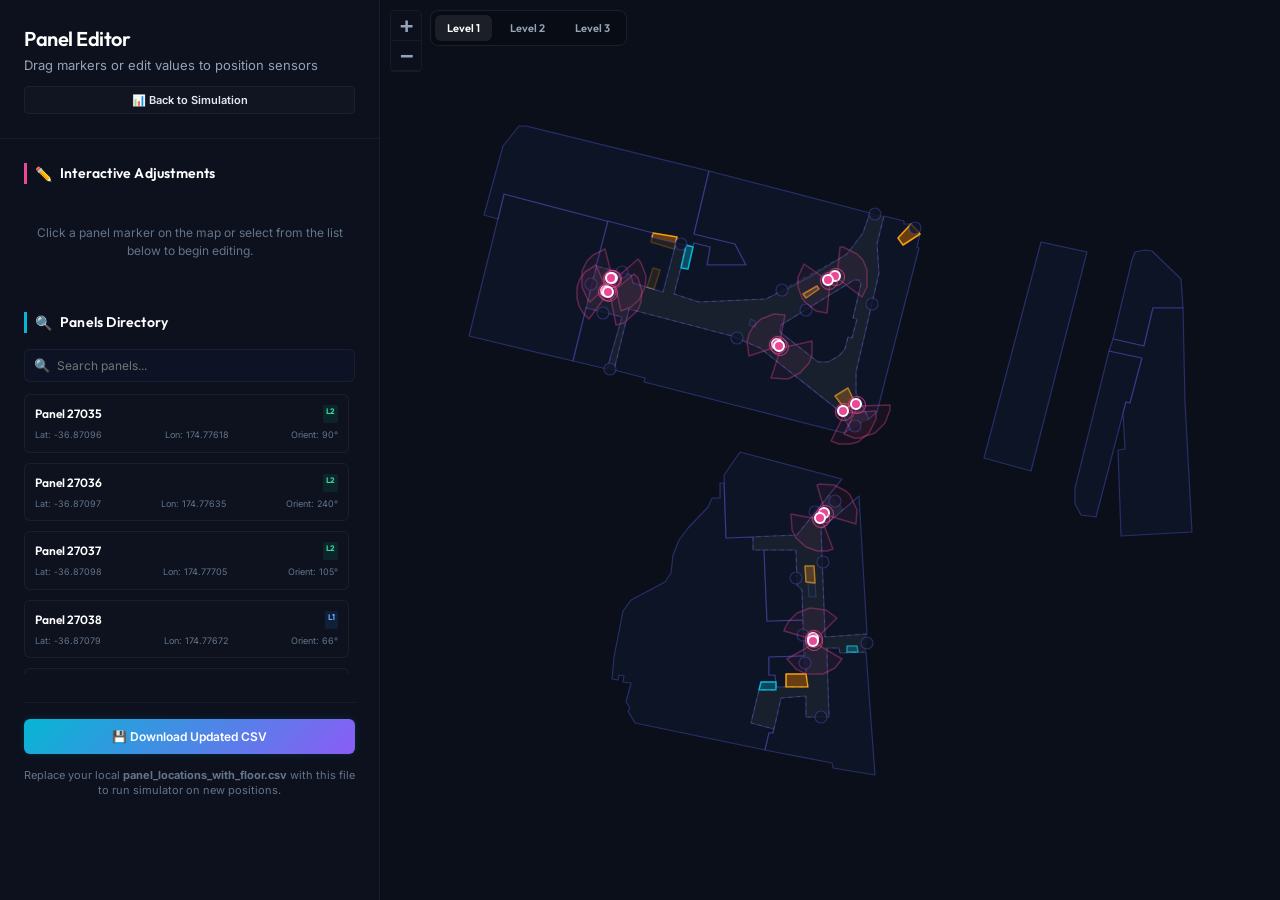
==== panel_editor.html @ 01a95165 "Changed the default weightage of stores. Added panel modification module." ====
<!DOCTYPE html>
<html lang="en">
<head>
    <meta charset="UTF-8">
    <meta name="viewport" content="width=device-width, initial-scale=1.0">
    <title>Westfield Newmarket Panel Editor</title>
    <!-- Leaflet CSS -->
    <link rel="stylesheet" href="leaflet.css" />
    <!-- Google Fonts: Inter & Outfit -->
    <link rel="preconnect" href="https://fonts.googleapis.com">
    <link rel="preconnect" href="https://fonts.gstatic.com" crossorigin>
    <link href="https://fonts.googleapis.com/css2?family=Inter:wght@300;400;500;600;700&family=Outfit:wght@400;500;600;700&family=JetBrains+Mono:wght@400;500&display=swap" rel="stylesheet">
    <!-- Custom CSS -->
    <link rel="stylesheet" href="style.css" />
</head>
<body>
    <div class="app-container">
        <!-- Sidebar controls -->
        <aside class="sidebar">
            <div class="sidebar-header">
                <h1>Panel Editor</h1>
                <p class="subtitle">Drag markers or edit values to position sensors</p>
                <div class="nav-links" style="margin-top: 10px; display: flex; gap: 8px;">
                    <a href="index.html" class="btn btn-sm btn-secondary" style="text-decoration: none; display: inline-block; width: 100%;">📊 Back to Simulation</a>
                </div>
            </div>

            <div class="sidebar-content">
                <!-- Editor Fields for currently selected panel -->
                <div class="section" id="editor-selection-section">
                    <div class="section-header" style="border-left-color: var(--color-pink);">
                        <span class="icon">✏️</span>
                        <h2>Interactive Adjustments</h2>
                    </div>

                    <div id="editor-no-selection" style="color: #64748b; font-size: 12px; text-align: center; padding: 1.5rem 0;">
                        Click a panel marker on the map or select from the list below to begin editing.
                    </div>

                    <div id="editor-form" style="display: none;">
                        <div class="editor-field">
                            <label>Selected Panel Name</label>
                            <input type="text" id="edit-panel-name" disabled style="opacity: 0.5;" />
                        </div>
                        
                        <div class="editor-field">
                            <label>Floor Level</label>
                            <select id="edit-panel-floor">
                                <option value="1">Level 1</option>
                                <option value="2">Level 2</option>
                                <option value="3">Level 3</option>
                            </select>
                        </div>

                        <div class="editor-field">
                            <label>
                                <span>Orientation (0 - 360°)</span>
                                <span class="control-val" id="val-edit-orientation" style="color: var(--color-pink); background: rgba(236, 72, 153, 0.08);">0°</span>
                            </label>
                            <input type="range" id="edit-panel-orientation" min="0" max="360" value="0" />
                        </div>

                        <div class="editor-field">
                            <label>Latitude</label>
                            <input type="number" id="edit-panel-lat" step="0.000001" />
                        </div>

                        <div class="editor-field">
                            <label>Longitude</label>
                            <input type="number" id="edit-panel-lon" step="0.000001" />
                        </div>
                    </div>
                </div>

                <!-- Panels List for Selection -->
                <div class="section">
                    <div class="section-header">
                        <span class="icon">🔍</span>
                        <h2>Panels Directory</h2>
                    </div>
                    <div class="search-wrapper" style="margin-bottom: 12px; min-width: 100%;">
                        <span class="search-icon">🔍</span>
                        <input type="text" id="editor-search" placeholder="Search panels..." style="width: 100%;" />
                    </div>
                    <div class="panels-grid-container" id="editor-panels-grid" style="max-height: 280px;">
                        <div class="loading-placeholder">
                            <div class="spinner"></div>
                            <p>Loading panels...</p>
                        </div>
                    </div>
                </div>

                <!-- Export/Download action -->
                <div class="sidebar-actions" style="margin-top: 1.50rem; border-top: 1px solid var(--border-color); padding-top: 1rem;">
                    <button id="btn-download-csv" class="btn btn-primary btn-glow" style="width: 100%;">💾 Download Updated CSV</button>
                    <p class="help-text" style="text-align: center; margin-top: 6px;">
                        Replace your local <b>panel_locations_with_floor.csv</b> with this file to run simulator on new positions.
                    </p>
                </div>
            </div>
        </aside>

        <!-- Map container -->
        <main class="main-content" style="padding: 0; position: relative;">
            <div id="map" style="border-radius: 0; width: 100%; height: 100%;"></div>
            
            <!-- Floor switcher overlay inside the map container -->
            <div class="floor-selector" style="top: 10px; left: 50px;">
                <button class="floor-btn active" data-floor="1">Level 1</button>
                <button class="floor-btn" data-floor="2">Level 2</button>
                <button class="floor-btn" data-floor="3">Level 3</button>
            </div>
        </main>
    </div>

    <!-- Leaflet JS -->
    <script src="leaflet.js"></script>
    <!-- Editor Logic script -->
    <script src="panel_editor.js"></script>
</body>
</html>
---- leaflet.css ----
/* required styles */

.leaflet-pane,
.leaflet-tile,
.leaflet-marker-icon,
.leaflet-marker-shadow,
.leaflet-tile-container,
.leaflet-pane > svg,
.leaflet-pane > canvas,
.leaflet-zoom-box,
.leaflet-image-layer,
.leaflet-layer {
	position: absolute;
	left: 0;
	top: 0;
	}
.leaflet-container {
	overflow: hidden;
	}
.leaflet-tile,
.leaflet-marker-icon,
.leaflet-marker-shadow {
	-webkit-user-select: none;
	   -moz-user-select: none;
	        user-select: none;
	  -webkit-user-drag: none;
	}
/* Prevents IE11 from highlighting tiles in blue */
.leaflet-tile::selection {
	background: transparent;
}
/* Safari renders non-retina tile on retina better with this, but Chrome is worse */
.leaflet-safari .leaflet-tile {
	image-rendering: -webkit-optimize-contrast;
	}
/* hack that prevents hw layers "stretching" when loading new tiles */
.leaflet-safari .leaflet-tile-container {
	width: 1600px;
	height: 1600px;
	-webkit-transform-origin: 0 0;
	}
.leaflet-marker-icon,
.leaflet-marker-shadow {
	display: block;
	}
/* .leaflet-container svg: reset svg max-width decleration shipped in Joomla! (joomla.org) 3.x */
/* .leaflet-container img: map is broken in FF if you have max-width: 100% on tiles */
.leaflet-container .leaflet-overlay-pane svg {
	max-width: none !important;
	max-height: none !important;
	}
.leaflet-container .leaflet-marker-pane img,
.leaflet-container .leaflet-shadow-pane img,
.leaflet-container .leaflet-tile-pane img,
.leaflet-container img.leaflet-image-layer,
.leaflet-container .leaflet-tile {
	max-width: none !important;
	max-height: none !important;
	width: auto;
	padding: 0;
	}

.leaflet-container img.leaflet-tile {
	/* See: https://bugs.chromium.org/p/chromium/issues/detail?id=600120 */
	mix-blend-mode: plus-lighter;
}

.leaflet-container.leaflet-touch-zoom {
	-ms-touch-action: pan-x pan-y;
	touch-action: pan-x pan-y;
	}
.leaflet-container.leaflet-touch-drag {
	-ms-touch-action: pinch-zoom;
	/* Fallback for FF which doesn't support pinch-zoom */
	touch-action: none;
	touch-action: pinch-zoom;
}
.leaflet-container.leaflet-touch-drag.leaflet-touch-zoom {
	-ms-touch-action: none;
	touch-action: none;
}
.leaflet-container {
	-webkit-tap-highlight-color: transparent;
}
.leaflet-container a {
	-webkit-tap-highlight-color: rgba(51, 181, 229, 0.4);
}
.leaflet-tile {
	filter: inherit;
	visibility: hidden;
	}
.leaflet-tile-loaded {
	visibility: inherit;
	}
.leaflet-zoom-box {
	width: 0;
	height: 0;
	-moz-box-sizing: border-box;
	     box-sizing: border-box;
	z-index: 800;
	}
/* workaround for https://bugzilla.mozilla.org/show_bug.cgi?id=888319 */
.leaflet-overlay-pane svg {
	-moz-user-select: none;
	}

.leaflet-pane         { z-index: 400; }

.leaflet-tile-pane    { z-index: 200; }
.leaflet-overlay-pane { z-index: 400; }
.leaflet-shadow-pane  { z-index: 500; }
.leaflet-marker-pane  { z-index: 600; }
.leaflet-tooltip-pane   { z-index: 650; }
.leaflet-popup-pane   { z-index: 700; }

.leaflet-map-pane canvas { z-index: 100; }
.leaflet-map-pane svg    { z-index: 200; }

.leaflet-vml-shape {
	width: 1px;
	height: 1px;
	}
.lvml {
	behavior: url(#default#VML);
	display: inline-block;
	position: absolute;
	}


/* control positioning */

.leaflet-control {
	position: relative;
	z-index: 800;
	pointer-events: visiblePainted; /* IE 9-10 doesn't have auto */
	pointer-events: auto;
	}
.leaflet-top,
.leaflet-bottom {
	position: absolute;
	z-index: 1000;
	pointer-events: none;
	}
.leaflet-top {
	top: 0;
	}
.leaflet-right {
	right: 0;
	}
.leaflet-bottom {
	bottom: 0;
	}
.leaflet-left {
	left: 0;
	}
.leaflet-control {
	float: left;
	clear: both;
	}
.leaflet-right .leaflet-control {
	float: right;
	}
.leaflet-top .leaflet-control {
	margin-top: 10px;
	}
.leaflet-bottom .leaflet-control {
	margin-bottom: 10px;
	}
.leaflet-left .leaflet-control {
	margin-left: 10px;
	}
.leaflet-right .leaflet-control {
	margin-right: 10px;
	}


/* zoom and fade animations */

.leaflet-fade-anim .leaflet-popup {
	opacity: 0;
	-webkit-transition: opacity 0.2s linear;
	   -moz-transition: opacity 0.2s linear;
	        transition: opacity 0.2s linear;
	}
.leaflet-fade-anim .leaflet-map-pane .leaflet-popup {
	opacity: 1;
	}
.leaflet-zoom-animated {
	-webkit-transform-origin: 0 0;
	    -ms-transform-origin: 0 0;
	        transform-origin: 0 0;
	}
svg.leaflet-zoom-animated {
	will-change: transform;
}

.leaflet-zoom-anim .leaflet-zoom-animated {
	-webkit-transition: -webkit-transform 0.25s cubic-bezier(0,0,0.25,1);
	   -moz-transition:    -moz-transform 0.25s cubic-bezier(0,0,0.25,1);
	        transition:         transform 0.25s cubic-bezier(0,0,0.25,1);
	}
.leaflet-zoom-anim .leaflet-tile,
.leaflet-pan-anim .leaflet-tile {
	-webkit-transition: none;
	   -moz-transition: none;
	        transition: none;
	}

.leaflet-zoom-anim .leaflet-zoom-hide {
	visibility: hidden;
	}


/* cursors */

.leaflet-interactive {
	cursor: pointer;
	}
.leaflet-grab {
	cursor: -webkit-grab;
	cursor:    -moz-grab;
	cursor:         grab;
	}
.leaflet-crosshair,
.leaflet-crosshair .leaflet-interactive {
	cursor: crosshair;
	}
.leaflet-popup-pane,
.leaflet-control {
	cursor: auto;
	}
.leaflet-dragging .leaflet-grab,
.leaflet-dragging .leaflet-grab .leaflet-interactive,
.leaflet-dragging .leaflet-marker-draggable {
	cursor: move;
	cursor: -webkit-grabbing;
	cursor:    -moz-grabbing;
	cursor:         grabbing;
	}

/* marker & overlays interactivity */
.leaflet-marker-icon,
.leaflet-marker-shadow,
.leaflet-image-layer,
.leaflet-pane > svg path,
.leaflet-tile-container {
	pointer-events: none;
	}

.leaflet-marker-icon.leaflet-interactive,
.leaflet-image-layer.leaflet-interactive,
.leaflet-pane > svg path.leaflet-interactive,
svg.leaflet-image-layer.leaflet-interactive path {
	pointer-events: visiblePainted; /* IE 9-10 doesn't have auto */
	pointer-events: auto;
	}

/* visual tweaks */

.leaflet-container {
	background: #ddd;
	outline-offset: 1px;
	}
.leaflet-container a {
	color: #0078A8;
	}
.leaflet-zoom-box {
	border: 2px dotted #38f;
	background: rgba(255,255,255,0.5);
	}


/* general typography */
.leaflet-container {
	font-family: "Helvetica Neue", Arial, Helvetica, sans-serif;
	font-size: 12px;
	font-size: 0.75rem;
	line-height: 1.5;
	}


/* general toolbar styles */

.leaflet-bar {
	box-shadow: 0 1px 5px rgba(0,0,0,0.65);
	border-radius: 4px;
	}
.leaflet-bar a {
	background-color: #fff;
	border-bottom: 1px solid #ccc;
	width: 26px;
	height: 26px;
	line-height: 26px;
	display: block;
	text-align: center;
	text-decoration: none;
	color: black;
	}
.leaflet-bar a,
.leaflet-control-layers-toggle {
	background-position: 50% 50%;
	background-repeat: no-repeat;
	display: block;
	}
.leaflet-bar a:hover,
.leaflet-bar a:focus {
	background-color: #f4f4f4;
	}
.leaflet-bar a:first-child {
	border-top-left-radius: 4px;
	border-top-right-radius: 4px;
	}
.leaflet-bar a:last-child {
	border-bottom-left-radius: 4px;
	border-bottom-right-radius: 4px;
	border-bottom: none;
	}
.leaflet-bar a.leaflet-disabled {
	cursor: default;
	background-color: #f4f4f4;
	color: #bbb;
	}

.leaflet-touch .leaflet-bar a {
	width: 30px;
	height: 30px;
	line-height: 30px;
	}
.leaflet-touch .leaflet-bar a:first-child {
	border-top-left-radius: 2px;
	border-top-right-radius: 2px;
	}
.leaflet-touch .leaflet-bar a:last-child {
	border-bottom-left-radius: 2px;
	border-bottom-right-radius: 2px;
	}

/* zoom control */

.leaflet-control-zoom-in,
.leaflet-control-zoom-out {
	font: bold 18px 'Lucida Console', Monaco, monospace;
	text-indent: 1px;
	}

.leaflet-touch .leaflet-control-zoom-in, .leaflet-touch .leaflet-control-zoom-out  {
	font-size: 22px;
	}


/* layers control */

.leaflet-control-layers {
	box-shadow: 0 1px 5px rgba(0,0,0,0.4);
	background: #fff;
	border-radius: 5px;
	}
.leaflet-control-layers-toggle {
	background-image: url(images/layers.png);
	width: 36px;
	height: 36px;
	}
.leaflet-retina .leaflet-control-layers-toggle {
	background-image: url(images/layers-2x.png);
	background-size: 26px 26px;
	}
.leaflet-touch .leaflet-control-layers-toggle {
	width: 44px;
	height: 44px;
	}
.leaflet-control-layers .leaflet-control-layers-list,
.leaflet-control-layers-expanded .leaflet-control-layers-toggle {
	display: none;
	}
.leaflet-control-layers-expanded .leaflet-control-layers-list {
	display: block;
	position: relative;
	}
.leaflet-control-layers-expanded {
	padding: 6px 10px 6px 6px;
	color: #333;
	background: #fff;
	}
.leaflet-control-layers-scrollbar {
	overflow-y: scroll;
	overflow-x: hidden;
	padding-right: 5px;
	}
.leaflet-control-layers-selector {
	margin-top: 2px;
	position: relative;
	top: 1px;
	}
.leaflet-control-layers label {
	display: block;
	font-size: 13px;
	font-size: 1.08333em;
	}
.leaflet-control-layers-separator {
	height: 0;
	border-top: 1px solid #ddd;
	margin: 5px -10px 5px -6px;
	}

/* Default icon URLs */
.leaflet-default-icon-path { /* used only in path-guessing heuristic, see L.Icon.Default */
	background-image: url(images/marker-icon.png);
	}


/* attribution and scale controls */

.leaflet-container .leaflet-control-attribution {
	background: #fff;
	background: rgba(255, 255, 255, 0.8);
	margin: 0;
	}
.leaflet-control-attribution,
.leaflet-control-scale-line {
	padding: 0 5px;
	color: #333;
	line-height: 1.4;
	}
.leaflet-control-attribution a {
	text-decoration: none;
	}
.leaflet-control-attribution a:hover,
.leaflet-control-attribution a:focus {
	text-decoration: underline;
	}
.leaflet-attribution-flag {
	display: inline !important;
	vertical-align: baseline !important;
	width: 1em;
	height: 0.6669em;
	}
.leaflet-left .leaflet-control-scale {
	margin-left: 5px;
	}
.leaflet-bottom .leaflet-control-scale {
	margin-bottom: 5px;
	}
.leaflet-control-scale-line {
	border: 2px solid #777;
	border-top: none;
	line-height: 1.1;
	padding: 2px 5px 1px;
	white-space: nowrap;
	-moz-box-sizing: border-box;
	     box-sizing: border-box;
	background: rgba(255, 255, 255, 0.8);
	text-shadow: 1px 1px #fff;
	}
.leaflet-control-scale-line:not(:first-child) {
	border-top: 2px solid #777;
	border-bottom: none;
	margin-top: -2px;
	}
.leaflet-control-scale-line:not(:first-child):not(:last-child) {
	border-bottom: 2px solid #777;
	}

.leaflet-touch .leaflet-control-attribution,
.leaflet-touch .leaflet-control-layers,
.leaflet-touch .leaflet-bar {
	box-shadow: none;
	}
.leaflet-touch .leaflet-control-layers,
.leaflet-touch .leaflet-bar {
	border: 2px solid rgba(0,0,0,0.2);
	background-clip: padding-box;
	}


/* popup */

.leaflet-popup {
	position: absolute;
	text-align: center;
	margin-bottom: 20px;
	}
.leaflet-popup-content-wrapper {
	padding: 1px;
	text-align: left;
	border-radius: 12px;
	}
.leaflet-popup-content {
	margin: 13px 24px 13px 20px;
	line-height: 1.3;
	font-size: 13px;
	font-size: 1.08333em;
	min-height: 1px;
	}
.leaflet-popup-content p {
	margin: 17px 0;
	margin: 1.3em 0;
	}
.leaflet-popup-tip-container {
	width: 40px;
	height: 20px;
	position: absolute;
	left: 50%;
	margin-top: -1px;
	margin-left: -20px;
	overflow: hidden;
	pointer-events: none;
	}
.leaflet-popup-tip {
	width: 17px;
	height: 17px;
	padding: 1px;

	margin: -10px auto 0;
	pointer-events: auto;

	-webkit-transform: rotate(45deg);
	   -moz-transform: rotate(45deg);
	    -ms-transform: rotate(45deg);
	        transform: rotate(45deg);
	}
.leaflet-popup-content-wrapper,
.leaflet-popup-tip {
	background: white;
	color: #333;
	box-shadow: 0 3px 14px rgba(0,0,0,0.4);
	}
.leaflet-container a.leaflet-popup-close-button {
	position: absolute;
	top: 0;
	right: 0;
	border: none;
	text-align: center;
	width: 24px;
	height: 24px;
	font: 16px/24px Tahoma, Verdana, sans-serif;
	color: #757575;
	text-decoration: none;
	background: transparent;
	}
.leaflet-container a.leaflet-popup-close-button:hover,
.leaflet-container a.leaflet-popup-close-button:focus {
	color: #585858;
	}
.leaflet-popup-scrolled {
	overflow: auto;
	}

.leaflet-oldie .leaflet-popup-content-wrapper {
	-ms-zoom: 1;
	}
.leaflet-oldie .leaflet-popup-tip {
	width: 24px;
	margin: 0 auto;

	-ms-filter: "progid:DXImageTransform.Microsoft.Matrix(M11=0.70710678, M12=0.70710678, M21=-0.70710678, M22=0.70710678)";
	filter: progid:DXImageTransform.Microsoft.Matrix(M11=0.70710678, M12=0.70710678, M21=-0.70710678, M22=0.70710678);
	}

.leaflet-oldie .leaflet-control-zoom,
.leaflet-oldie .leaflet-control-layers,
.leaflet-oldie .leaflet-popup-content-wrapper,
.leaflet-oldie .leaflet-popup-tip {
	border: 1px solid #999;
	}


/* div icon */

.leaflet-div-icon {
	background: #fff;
	border: 1px solid #666;
	}


/* Tooltip */
/* Base styles for the element that has a tooltip */
.leaflet-tooltip {
	position: absolute;
	padding: 6px;
	background-color: #fff;
	border: 1px solid #fff;
	border-radius: 3px;
	color: #222;
	white-space: nowrap;
	-webkit-user-select: none;
	-moz-user-select: none;
	-ms-user-select: none;
	user-select: none;
	pointer-events: none;
	box-shadow: 0 1px 3px rgba(0,0,0,0.4);
	}
.leaflet-tooltip.leaflet-interactive {
	cursor: pointer;
	pointer-events: auto;
	}
.leaflet-tooltip-top:before,
.leaflet-tooltip-bottom:before,
.leaflet-tooltip-left:before,
.leaflet-tooltip-right:before {
	position: absolute;
	pointer-events: none;
	border: 6px solid transparent;
	background: transparent;
	content: "";
	}

/* Directions */

.leaflet-tooltip-bottom {
	margin-top: 6px;
}
.leaflet-tooltip-top {
	margin-top: -6px;
}
.leaflet-tooltip-bottom:before,
.leaflet-tooltip-top:before {
	left: 50%;
	margin-left: -6px;
	}
.leaflet-tooltip-top:before {
	bottom: 0;
	margin-bottom: -12px;
	border-top-color: #fff;
	}
.leaflet-tooltip-bottom:before {
	top: 0;
	margin-top: -12px;
	margin-left: -6px;
	border-bottom-color: #fff;
	}
.leaflet-tooltip-left {
	margin-left: -6px;
}
.leaflet-tooltip-right {
	margin-left: 6px;
}
.leaflet-tooltip-left:before,
.leaflet-tooltip-right:before {
	top: 50%;
	margin-top: -6px;
	}
.leaflet-tooltip-left:before {
	right: 0;
	margin-right: -12px;
	border-left-color: #fff;
	}
.leaflet-tooltip-right:before {
	left: 0;
	margin-left: -12px;
	border-right-color: #fff;
	}

/* Printing */

@media print {
	/* Prevent printers from removing background-images of controls. */
	.leaflet-control {
		-webkit-print-color-adjust: exact;
		print-color-adjust: exact;
		}
	}
---- style.css ----
/* Westfield Newmarket Pedestrian Gravity Simulation Portal Stylesheet */

/* Design Tokens & Theme Variables */
:root {
    --bg-main: #060911;
    --bg-surface: #0c111d;
    --bg-surface-glass: rgba(12, 17, 29, 0.6);
    --border-color: rgba(255, 255, 255, 0.05);
    --border-hover: rgba(255, 255, 255, 0.12);
    
    /* Neon Accent Colors */
    --color-cyan: #06b6d4;
    --color-cyan-glow: rgba(6, 182, 212, 0.4);
    --color-purple: #8b5cf6;
    --color-purple-glow: rgba(139, 92, 246, 0.4);
    --color-pink: #ec4899;
    --color-pink-glow: rgba(236, 72, 153, 0.4);
    --color-green: #10b981;
    --color-green-glow: rgba(16, 185, 129, 0.4);
    --color-amber: #f59e0b;
    --color-amber-glow: rgba(245, 158, 11, 0.4);
    --color-danger: #ef4444;
    
    /* Typography */
    --font-heading: 'Outfit', sans-serif;
    --font-body: 'Inter', sans-serif;
    --font-mono: 'JetBrains Mono', monospace;
}

/* Reset and Base Styles */
* {
    box-sizing: border-box;
    margin: 0;
    padding: 0;
}

body {
    background-color: var(--bg-main);
    color: #f1f5f9;
    font-family: var(--font-body);
    font-size: 14px;
    line-height: 1.5;
    height: 100vh;
    overflow: hidden;
}

h1, h2, h3, h4 {
    font-family: var(--font-heading);
    font-weight: 600;
    color: #ffffff;
}

p.subtitle {
    font-size: 13px;
    color: #94a3b8;
    margin-top: 2px;
}

/* Scrollbars */
::-webkit-scrollbar {
    width: 6px;
    height: 6px;
}
::-webkit-scrollbar-track {
    background: transparent;
}
::-webkit-scrollbar-thumb {
    background: rgba(255, 255, 255, 0.1);
    border-radius: 3px;
}
::-webkit-scrollbar-thumb:hover {
    background: rgba(255, 255, 255, 0.2);
}

/* App Container Layout */
.app-container {
    display: flex;
    width: 100vw;
    height: 100vh;
    overflow: hidden;
}

/* Sidebar Styling */
.sidebar {
    width: 380px;
    background-color: var(--bg-surface);
    border-right: 1px solid var(--border-color);
    display: flex;
    flex-direction: column;
    flex-shrink: 0;
    height: 100%;
}

.sidebar-header {
    padding: 1.5rem;
    border-bottom: 1px solid var(--border-color);
    position: relative;
}

.sidebar-header h1 {
    font-size: 20px;
    letter-spacing: -0.5px;
}

.version-badge {
    position: absolute;
    top: 1.5rem;
    right: 1.5rem;
    background: linear-gradient(135deg, var(--color-cyan), var(--color-purple));
    color: #ffffff;
    font-size: 9px;
    font-weight: 700;
    padding: 2px 6px;
    border-radius: 4px;
    letter-spacing: 0.5px;
}

.sidebar-content {
    flex: 1;
    overflow-y: auto;
    padding: 1.5rem;
}

.section {
    margin-bottom: 1.75rem;
}

.section-header {
    display: flex;
    align-items: center;
    gap: 8px;
    margin-bottom: 1rem;
    border-left: 3px solid var(--color-cyan);
    padding-left: 8px;
}

.section-header h2 {
    font-size: 14px;
    letter-spacing: 0.2px;
}

.category-weights-title {
    font-size: 11px;
    text-transform: uppercase;
    letter-spacing: 1px;
    color: #64748b;
    margin: 1.25rem 0 0.5rem 0;
    font-weight: 600;
}

/* Controls Components */
.control-group {
    margin-bottom: 0.85rem;
}

.control-label {
    display: flex;
    justify-content: space-between;
    align-items: center;
    font-size: 12px;
    font-weight: 500;
    color: #e2e8f0;
    margin-bottom: 4px;
}

.control-val {
    font-family: var(--font-mono);
    color: var(--color-cyan);
    font-weight: 600;
    background: rgba(6, 182, 212, 0.08);
    padding: 1px 6px;
    border-radius: 4px;
    font-size: 11px;
}

.help-text {
    font-size: 11px;
    color: #64748b;
    display: block;
    margin-top: 4px;
    line-height: 1.35;
}

/* Switch Component for Links Toggle */
.graph-toggle-group {
    display: flex;
    align-items: center;
    justify-content: space-between;
    margin-top: 1rem;
    border-top: 1px solid var(--border-color);
    padding-top: 1rem;
}

.label-graph-chk {
    font-size: 12px;
    font-weight: 500;
    color: #e2e8f0;
}

.switch {
    position: relative;
    display: inline-block;
    width: 38px;
    height: 20px;
}

.switch input {
    opacity: 0;
    width: 0;
    height: 0;
}

.slider {
    position: absolute;
    cursor: pointer;
    top: 0;
    left: 0;
    right: 0;
    bottom: 0;
    background-color: #1e293b;
    transition: .3s;
    border-radius: 20px;
}

.slider:before {
    position: absolute;
    content: "";
    height: 14px;
    width: 14px;
    left: 3px;
    bottom: 3px;
    background-color: #94a3b8;
    transition: .3s;
    border-radius: 50%;
}

input:checked + .slider {
    background-color: var(--color-cyan);
}

input:checked + .slider:before {
    transform: translateX(18px);
    background-color: #ffffff;
}

/* Custom Range Inputs */
input[type="range"] {
    -webkit-appearance: none;
    appearance: none;
    width: 100%;
    height: 5px;
    border-radius: 3px;
    background: #1e293b;
    outline: none;
    transition: background 0.3s;
}

input[type="range"]::-webkit-slider-thumb {
    -webkit-appearance: none;
    appearance: none;
    width: 12px;
    height: 12px;
    border-radius: 50%;
    background: var(--color-cyan);
    box-shadow: 0 0 6px var(--color-cyan-glow);
    cursor: pointer;
    transition: transform 0.1s, background-color 0.2s;
}

input[type="range"]::-webkit-slider-thumb:hover {
    transform: scale(1.2);
    background: #22d3ee;
}

/* Weight sliders smaller style */
.wt-group {
    margin-bottom: 0.65rem;
}
.wt-slider::-webkit-slider-thumb {
    background: var(--color-purple);
    box-shadow: 0 0 5px var(--color-purple-glow);
}
.wt-slider::-webkit-slider-thumb:hover {
    background: #a78bfa;
}
.wt-group .control-val {
    color: var(--color-purple);
    background: rgba(139, 92, 246, 0.08);
}

/* Sidebar Buttons Area */
.sidebar-actions {
    margin-top: 1.25rem;
    display: flex;
    flex-direction: column;
    gap: 8px;
}

/* Main Content Styling */
.main-content {
    flex: 1;
    overflow-y: auto;
    padding: 1.5rem;
    background: radial-gradient(circle at 80% 10%, rgba(13, 21, 39, 0.3), var(--bg-main) 70%);
}

/* Split Rows & Layouts */
.top-row-grid {
    display: grid;
    grid-template-columns: 55% 45%;
    gap: 16px;
    margin-bottom: 1.5rem;
    height: 380px;
}

@media (max-width: 1024px) {
    .top-row-grid {
        grid-template-columns: 1fr;
        height: auto;
    }
    .map-card {
        height: 350px;
    }
}

/* Leaflet Map Card */
.map-card {
    position: relative;
    overflow: hidden;
    height: 100%;
}

#map {
    width: 100%;
    height: 100%;
    z-index: 1;
    border-radius: 12px;
    background-color: #0b0f19;
}

.floor-selector {
    position: absolute;
    top: 10px;
    left: 50px;
    z-index: 1000;
    display: flex;
    gap: 6px;
    background: rgba(8, 12, 20, 0.75);
    backdrop-filter: blur(8px);
    border: 1px solid rgba(255, 255, 255, 0.08);
    padding: 4px;
    border-radius: 8px;
}

.floor-btn {
    background: transparent;
    border: none;
    padding: 6px 12px;
    border-radius: 6px;
    font-family: var(--font-heading);
    font-size: 11px;
    font-weight: 600;
    color: #94a3b8;
    cursor: pointer;
    transition: all 0.2s;
}

.floor-btn:hover {
    color: #ffffff;
    background: rgba(255, 255, 255, 0.04);
}

.floor-btn.active {
    background: rgba(255, 255, 255, 0.08);
    color: #ffffff;
    box-shadow: 0 1px 3px rgba(0,0,0,0.2);
}

/* Status Cards right side of map */
.status-card-wrapper {
    height: 100%;
}

.card-inner {
    background: var(--bg-surface-glass);
    backdrop-filter: blur(16px);
    border: 1px solid var(--border-color);
    border-radius: 12px;
    padding: 1.5rem;
    height: 100%;
    display: flex;
    flex-direction: column;
    justify-content: space-between;
}

.card-inner-header {
    border-bottom: 1px solid var(--border-color);
    padding-bottom: 1rem;
}

.setup-stats-body {
    display: flex;
    flex-direction: column;
    justify-content: center;
    align-items: center;
    flex: 1;
    gap: 1.5rem;
}

.large-stats-pill {
    text-align: center;
    background: rgba(255, 255, 255, 0.015);
    border: 1px solid var(--border-color);
    padding: 1.25rem 2rem;
    border-radius: 12px;
    min-width: 180px;
    box-shadow: inset 0 2px 4px rgba(0,0,0,0.2);
}

.large-stats-pill span {
    font-family: var(--font-heading);
    font-size: 32px;
    font-weight: 700;
    color: var(--color-cyan);
    text-shadow: 0 0 10px rgba(6, 182, 212, 0.2);
}

.large-stats-pill span.divider {
    color: #475569;
    font-size: 20px;
    margin: 0 4px;
    text-shadow: none;
}

.label-desc {
    font-size: 11px;
    text-transform: uppercase;
    letter-spacing: 0.5px;
    color: #64748b;
    font-weight: 600;
    margin-top: 4px;
}

.setup-actions-grid {
    display: grid;
    grid-template-columns: repeat(2, 1fr) 1.2fr;
    gap: 8px;
    width: 100%;
}

.setup-actions-grid button:nth-child(5) {
    grid-column: span 1;
}

/* Results metrics values right of map */
.results-stats-body {
    display: grid;
    grid-template-columns: repeat(2, 1fr);
    gap: 12px;
    flex: 1;
    margin-top: 1.25rem;
}

.result-metric-item {
    background: rgba(255, 255, 255, 0.015);
    border: 1px solid var(--border-color);
    border-radius: 8px;
    padding: 12px 14px;
    display: flex;
    flex-direction: column;
    justify-content: center;
}

.result-metric-item .label {
    font-size: 10px;
    text-transform: uppercase;
    letter-spacing: 0.5px;
    color: #64748b;
    font-weight: 600;
    margin-bottom: 4px;
}

.result-metric-item .value {
    font-family: var(--font-heading);
    font-size: 20px;
    font-weight: 700;
}

/* Card general styles */
.card {
    background-color: var(--bg-surface-glass);
    backdrop-filter: blur(16px);
    border: 1px solid var(--border-color);
    border-radius: 12px;
    padding: 1.5rem;
    margin-bottom: 1.5rem;
    transition: border-color 0.3s, box-shadow 0.3s;
}

.card:hover {
    border-color: var(--border-hover);
}

.glass-card {
    background: var(--bg-surface-glass);
    backdrop-filter: blur(16px);
    border: 1px solid var(--border-color);
    border-radius: 12px;
}

.card-header {
    display: flex;
    justify-content: space-between;
    align-items: center;
    margin-bottom: 1.25rem;
}

.border-bottom {
    border-bottom: 1px solid var(--border-color);
    padding-bottom: 1rem;
    margin-bottom: 1rem;
}

/* Toolbars & Search */
.search-wrapper {
    position: relative;
    min-width: 250px;
}

.search-icon {
    position: absolute;
    left: 10px;
    top: 50%;
    transform: translateY(-50%);
    font-size: 13px;
    color: #475569;
}

.search-wrapper input {
    width: 100%;
    background: rgba(15, 23, 42, 0.6);
    border: 1px solid var(--border-color);
    border-radius: 6px;
    padding: 8px 10px 8px 32px;
    color: #ffffff;
    font-family: var(--font-body);
    font-size: 12px;
    outline: none;
    transition: border-color 0.2s, box-shadow 0.2s;
}

.search-wrapper input:focus {
    border-color: var(--color-cyan);
    box-shadow: 0 0 8px rgba(6, 182, 212, 0.15);
}

/* Buttons style */
.btn {
    font-family: var(--font-body);
    font-weight: 600;
    font-size: 12px;
    padding: 10px 16px;
    border-radius: 6px;
    border: none;
    cursor: pointer;
    transition: transform 0.1s, box-shadow 0.2s, background 0.2s;
    outline: none;
    text-align: center;
}

.btn:active {
    transform: scale(0.98);
}

.btn-primary {
    background: linear-gradient(135deg, var(--color-cyan), var(--color-purple));
    color: #ffffff;
}

.btn-primary:hover:not(:disabled) {
    box-shadow: 0 0 12px rgba(139, 92, 246, 0.35);
}

.btn-primary:disabled {
    background: #334155;
    color: #64748b;
    cursor: not-allowed;
}

.btn-glow {
    box-shadow: 0 0 8px rgba(6, 182, 212, 0.15);
}

.btn-danger {
    background: rgba(239, 68, 68, 0.1);
    color: var(--color-danger);
    border: 1px solid rgba(239, 68, 68, 0.15);
}

.btn-danger:hover:not(:disabled) {
    background: var(--color-danger);
    color: #ffffff;
}

.btn-danger:disabled {
    opacity: 0.3;
    cursor: not-allowed;
}

.btn-secondary {
    background: rgba(255, 255, 255, 0.02);
    color: #e2e8f0;
    border: 1px solid var(--border-color);
}

.btn-secondary:hover {
    background: rgba(255, 255, 255, 0.06);
    border-color: var(--border-hover);
}

.btn-sm {
    padding: 5px 10px;
    font-size: 11px;
    border-radius: 5px;
}

/* Panel checkboxes Grid list */
.panels-grid-container {
    display: grid;
    grid-template-columns: repeat(auto-fill, minmax(180px, 1fr));
    gap: 10px;
    max-height: 250px;
    overflow-y: auto;
    padding-right: 6px;
}

.panel-card-select {
    background: rgba(255, 255, 255, 0.008);
    border: 1px solid var(--border-color);
    border-radius: 6px;
    padding: 10px;
    display: flex;
    align-items: center;
    gap: 10px;
    cursor: pointer;
    transition: background-color 0.2s, border-color 0.2s, transform 0.15s;
    user-select: none;
}

.panel-card-select:hover {
    background: rgba(255, 255, 255, 0.02);
    border-color: var(--border-hover);
    transform: translateY(-1px);
}

.panel-card-select input[type="checkbox"] {
    width: 14px;
    height: 14px;
    border-radius: 3px;
    accent-color: var(--color-cyan);
    cursor: pointer;
}

.panel-card-info {
    display: flex;
    flex-direction: column;
    gap: 1px;
}

.panel-card-id {
    font-family: var(--font-heading);
    font-weight: 600;
    font-size: 12px;
    color: #ffffff;
}

.panel-card-meta {
    font-size: 10px;
    color: #64748b;
}

.panel-card-floor-badge {
    display: inline-block;
    padding: 0px 3px;
    border-radius: 2px;
    font-weight: 700;
    font-size: 8px;
    background: rgba(255, 255, 255, 0.05);
    color: #94a3b8;
}

.panel-card-floor-badge.fl-1 {
    background: rgba(59, 130, 246, 0.12);
    color: #60a5fa;
}
.panel-card-floor-badge.fl-2 {
    background: rgba(16, 185, 129, 0.12);
    color: #34d399;
}
.panel-card-floor-badge.fl-3 {
    background: rgba(245, 158, 11, 0.12);
    color: #fbbf24;
}

.loading-placeholder {
    grid-column: 1 / -1;
    display: flex;
    flex-direction: column;
    align-items: center;
    justify-content: center;
    height: 150px;
    gap: 12px;
    color: #94a3b8;
}

.spinner {
    width: 32px;
    height: 32px;
    border: 3px solid rgba(255, 255, 255, 0.05);
    border-top-color: var(--color-cyan);
    border-radius: 50%;
    animation: spin 1s infinite linear;
}

@keyframes spin {
    to { transform: rotate(360deg); }
}

.fade-in {
    animation: fadeIn 0.3s ease forwards;
}

@keyframes fadeIn {
    from { opacity: 0; transform: translateY(4px); }
    to { opacity: 1; transform: translateY(0); }
}

.hidden {
    display: none !important;
}

/* Running state inside small card */
.loader-content {
    display: flex;
    flex-direction: column;
    align-items: center;
    justify-content: center;
    height: 100%;
    padding: 1rem;
    text-align: center;
}

.glowing-spinner-container {
    position: relative;
    width: 120px;
    height: 120px;
    margin-bottom: 1rem;
}

.progress-ring {
    transform: rotate(-90deg);
}

.progress-ring-fill {
    stroke-dasharray: 314;
    stroke-dashoffset: 314;
    transition: stroke-dashoffset 0.1s linear;
}

.progress-percentage {
    position: absolute;
    top: 50%;
    left: 50%;
    transform: translate(-50%, -50%);
    font-family: var(--font-heading);
    font-size: 24px;
    font-weight: 700;
    color: #ffffff;
    text-shadow: 0 0 10px rgba(6, 182, 212, 0.3);
}

.loader-title {
    font-size: 16px;
    margin-bottom: 4px;
    color: #ffffff;
}

.loader-status {
    font-size: 11px;
    color: #64748b;
    margin-bottom: 0.5rem;
    font-family: var(--font-mono);
}

.loader-substats {
    font-family: var(--font-mono);
    font-size: 11px;
    color: #94a3b8;
}

/* Performance Banner completed state */
.performance-banner {
    display: flex;
    gap: 30px;
    padding: 1.25rem 2rem;
    margin-bottom: 1.5rem;
}

.perf-item {
    display: flex;
    align-items: center;
    gap: 12px;
}

.perf-item .icon {
    font-size: 22px;
}

.perf-item .title {
    display: block;
    font-size: 10px;
    text-transform: uppercase;
    letter-spacing: 0.5px;
    color: #64748b;
    font-weight: 600;
}

.perf-item .val {
    font-family: var(--font-heading);
    font-size: 16px;
    font-weight: 700;
    color: var(--color-cyan);
}

/* Neon Glows */
.neon-cyan {
    color: var(--color-cyan);
    text-shadow: 0 0 8px rgba(6, 182, 212, 0.2);
}
.neon-purple {
    color: var(--color-purple);
    text-shadow: 0 0 8px rgba(139, 92, 246, 0.2);
}
.neon-pink {
    color: var(--color-pink);
    text-shadow: 0 0 8px rgba(236, 72, 153, 0.2);
}
.neon-green {
    color: var(--color-green);
    text-shadow: 0 0 8px rgba(16, 185, 129, 0.2);
}

/* Charts Row Layout */
.charts-row {
    display: grid;
    grid-template-columns: 1fr 1fr;
    gap: 16px;
    margin-bottom: 1.5rem;
}

@media (max-width: 1024px) {
    .charts-row {
        grid-template-columns: 1fr;
    }
}

.chart-card {
    padding: 1.25rem;
}

.chart-card h3 {
    font-size: 13px;
    margin-bottom: 1rem;
    color: #e2e8f0;
    border-left: 3px solid var(--color-purple);
    padding-left: 6px;
}

.chart-container {
    position: relative;
    height: 220px;
    width: 100%;
}

/* Leaderboard Ranking Table styling */
.leaderboard-card {
    padding: 0;
    overflow: hidden;
}

.leaderboard-card .card-header {
    padding: 1.25rem 1.5rem;
    align-items: center;
    margin-bottom: 0;
}

.table-actions {
    display: flex;
    gap: 8px;
}

.table-actions input {
    background: rgba(15, 23, 42, 0.6);
    border: 1px solid var(--border-color);
    border-radius: 5px;
    padding: 5px 10px;
    color: #ffffff;
    font-size: 11px;
    outline: none;
    width: 150px;
    transition: border-color 0.2s;
}

.table-actions input:focus {
    border-color: var(--color-cyan);
}

.table-container {
    max-height: 350px;
    overflow-y: auto;
}

.leaderboard-table {
    width: 100%;
    border-collapse: collapse;
    text-align: left;
    font-family: var(--font-body);
}

.leaderboard-table th {
    background: rgba(15, 23, 42, 0.4);
    color: #94a3b8;
    font-size: 10px;
    font-weight: 600;
    text-transform: uppercase;
    letter-spacing: 0.5px;
    padding: 10px 16px;
    position: sticky;
    top: 0;
    z-index: 10;
    border-bottom: 1px solid var(--border-color);
}

.leaderboard-table td {
    padding: 10px 16px;
    border-bottom: 1px solid var(--border-color);
    vertical-align: middle;
    font-size: 12px;
    color: #cbd5e1;
}

.leaderboard-table tbody tr {
    transition: background-color 0.15s;
}

.leaderboard-table tbody tr:hover {
    background-color: rgba(255, 255, 255, 0.015);
}

.leaderboard-table tbody tr.inactive-row td {
    opacity: 0.35;
}

.leaderboard-table tbody tr.inactive-row:hover td {
    opacity: 0.55;
}

/* Rank column */
.rank-badge {
    display: inline-flex;
    align-items: center;
    justify-content: center;
    width: 22px;
    height: 22px;
    border-radius: 50%;
    background: rgba(255, 255, 255, 0.05);
    font-weight: 700;
    font-size: 10px;
    font-family: var(--font-heading);
    color: #94a3b8;
}

.rank-badge.top-1 {
    background: linear-gradient(135deg, #fbbf24, #d97706);
    color: #000000;
    box-shadow: 0 0 8px rgba(251, 191, 36, 0.3);
}
.rank-badge.top-2 {
    background: linear-gradient(135deg, #e2e8f0, #94a3b8);
    color: #000000;
    box-shadow: 0 0 8px rgba(226, 232, 240, 0.2);
}
.rank-badge.top-3 {
    background: linear-gradient(135deg, #ca8a04, #78350f);
    color: #ffffff;
}

/* ID column */
.td-id {
    font-family: var(--font-mono);
    font-weight: 600;
    color: #ffffff;
}

/* Checkbox inside table column */
.td-checkbox-center {
    text-align: center;
}

.td-checkbox-center input[type="checkbox"] {
    width: 14px;
    height: 14px;
    border-radius: 3px;
    accent-color: var(--color-cyan);
    cursor: pointer;
}

/* Exposure rating visual bar */
.exposure-bar-container {
    display: flex;
    align-items: center;
    gap: 8px;
    justify-content: flex-end;
}

.exposure-percent-val {
    font-family: var(--font-mono);
    font-size: 11px;
    font-weight: 600;
    width: 40px;
    text-align: right;
    color: #ffffff;
}

.exposure-bar-bg {
    width: 60px;
    height: 4px;
    background: rgba(255, 255, 255, 0.05);
    border-radius: 2px;
    overflow: hidden;
}

.exposure-bar-fill {
    height: 100%;
    border-radius: 2px;
    background: linear-gradient(90deg, var(--color-purple), var(--color-pink));
}

/* Custom Div Icon Styles (Leaflet markers override) */
.panel-map-marker {
    background: transparent !important;
    border: none !important;
}

.panel-marker-inner {
    width: 12px;
    height: 12px;
    background-color: var(--color-pink);
    border: 2px solid white;
    border-radius: 50%;
    box-shadow: 0 0 6px var(--color-pink-glow);
    position: relative;
    transition: background-color 0.2s, box-shadow 0.2s;
}

.panel-marker-inner::after {
    content: '';
    position: absolute;
    top: -4px;
    left: -4px;
    width: 16px;
    height: 16px;
    border: 1.5px solid var(--color-pink);
    border-radius: 50%;
    opacity: 0.7;
    animation: ringPulse 1.8s infinite;
}

@keyframes ringPulse {
    0% { transform: scale(0.7); opacity: 1; }
    100% { transform: scale(1.6); opacity: 0; }
}

.panel-marker-inner.inactive-marker {
    background-color: #475569;
    box-shadow: none;
}

.panel-marker-inner.inactive-marker::after {
    display: none;
}

/* Map label tooltips style overrides */
.shop-label-tooltip {
    background: rgba(12, 17, 29, 0.85) !important;
    border: 1px solid rgba(255, 255, 255, 0.06) !important;
    color: #cbd5e1 !important;
    font-family: var(--font-body) !important;
    font-size: 10px !important;
    border-radius: 4px !important;
    padding: 2px 6px !important;
    box-shadow: 0 4px 10px rgba(0,0,0,0.5) !important;
}

.leaflet-tooltip-top:before {
    border-top-color: rgba(12, 17, 29, 0.85) !important;
}

/* Leaflet control button dark overrides */
.leaflet-bar {
    border: 1px solid var(--border-color) !important;
    box-shadow: none !important;
}

.leaflet-bar a {
    background-color: rgba(12, 17, 29, 0.8) !important;
    color: #94a3b8 !important;
    border-bottom: 1px solid var(--border-color) !important;
    transition: background-color 0.2s, color 0.2s;
}

.leaflet-bar a:hover {
    background-color: rgba(255, 255, 255, 0.08) !important;
    color: #ffffff !important;
}

/* Panel Editor Specific Styles */
.editor-controls {
    margin-top: 1.25rem;
    padding-top: 1.25rem;
    border-top: 1px solid var(--border-color);
}

.editor-field {
    margin-bottom: 0.85rem;
}

.editor-field label {
    display: flex;
    justify-content: space-between;
    align-items: center;
    font-size: 11px;
    text-transform: uppercase;
    letter-spacing: 0.5px;
    color: #64748b;
    font-weight: 600;
    margin-bottom: 4px;
}

.editor-field input[type="text"],
.editor-field input[type="number"],
.editor-field select {
    width: 100%;
    background: rgba(15, 23, 42, 0.6);
    border: 1px solid var(--border-color);
    border-radius: 6px;
    padding: 8px 10px;
    color: #ffffff;
    font-family: var(--font-body);
    font-size: 12px;
    outline: none;
    transition: border-color 0.2s, box-shadow 0.2s;
}

.editor-field input:focus,
.editor-field select:focus {
    border-color: var(--color-cyan);
    box-shadow: 0 0 8px rgba(6, 182, 212, 0.15);
}

.panel-card-select.editor-selected {
    border-color: var(--color-cyan) !important;
    background: rgba(6, 182, 212, 0.04) !important;
    box-shadow: 0 0 8px rgba(6, 182, 212, 0.1) !important;
}

.panel-marker-selected {
    background-color: var(--color-cyan) !important;
    box-shadow: 0 0 12px var(--color-cyan-glow) !important;
}
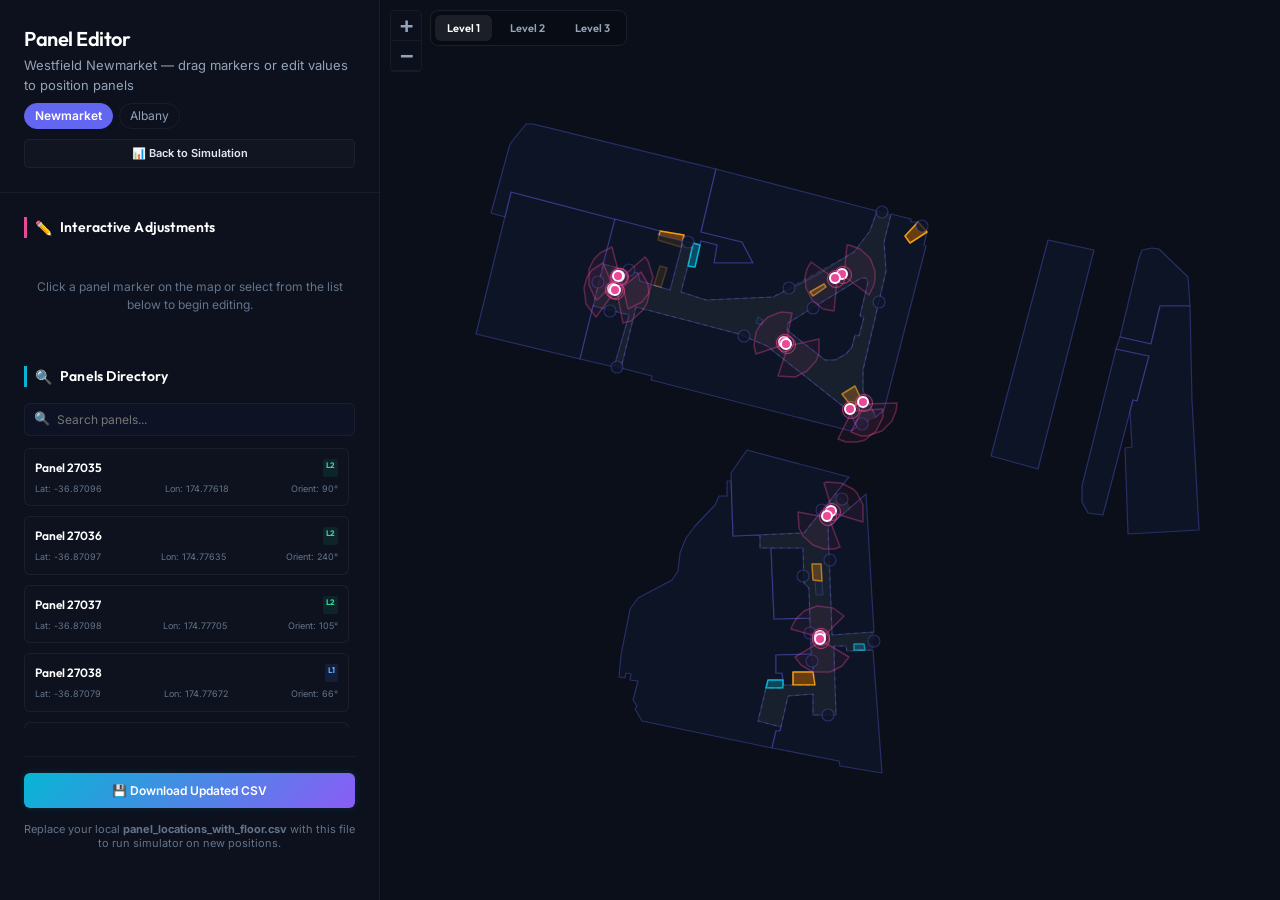
==== commit 42adcc39: "Make the panel editor mall-aware. The editor hardcoded Newmarket's topology, panel CSV and a fixed L" ====
--- a/panel_editor.html
+++ b/panel_editor.html
@@ -3,7 +3,7 @@
 <head>
     <meta charset="UTF-8">
     <meta name="viewport" content="width=device-width, initial-scale=1.0">
-    <title>Westfield Newmarket Panel Editor</title>
+    <title>Panel Editor</title>
     <!-- Leaflet CSS -->
     <link rel="stylesheet" href="leaflet.css" />
     <!-- Google Fonts: Inter & Outfit -->
@@ -20,6 +20,8 @@
             <div class="sidebar-header">
                 <h1>Panel Editor</h1>
                 <p class="subtitle">Drag markers or edit values to position sensors</p>
+                <!-- Populated by initMallSwitcher() from malls.json -->
+                <div id="mall-switcher" style="margin-top: 8px; display: flex; gap: 6px; flex-wrap: wrap;"></div>
                 <div class="nav-links" style="margin-top: 10px; display: flex; gap: 8px;">
                     <a href="index.html" class="btn btn-sm btn-secondary" style="text-decoration: none; display: inline-block; width: 100%;">📊 Back to Simulation</a>
                 </div>
@@ -45,11 +47,8 @@
                         
                         <div class="editor-field">
                             <label>Floor Level</label>
-                            <select id="edit-panel-floor">
-                                <option value="1">Level 1</option>
-                                <option value="2">Level 2</option>
-                                <option value="3">Level 3</option>
-                            </select>
+                            <!-- Options are generated in initFloors() -->
+                            <select id="edit-panel-floor"></select>
                         </div>
 
                         <div class="editor-field">
@@ -94,7 +93,7 @@
                 <div class="sidebar-actions" style="margin-top: 1.50rem; border-top: 1px solid var(--border-color); padding-top: 1rem;">
                     <button id="btn-download-csv" class="btn btn-primary btn-glow" style="width: 100%;">💾 Download Updated CSV</button>
                     <p class="help-text" style="text-align: center; margin-top: 6px;">
-                        Replace your local <b>panel_locations_with_floor.csv</b> with this file to run simulator on new positions.
+                        Replace your local <b id="csv-target-name">panel_locations_with_floor.csv</b> with this file to run simulator on new positions.
                     </p>
                 </div>
             </div>
@@ -105,11 +104,9 @@
             <div id="map" style="border-radius: 0; width: 100%; height: 100%;"></div>
             
             <!-- Floor switcher overlay inside the map container -->
-            <div class="floor-selector" style="top: 10px; left: 50px;">
-                <button class="floor-btn active" data-floor="1">Level 1</button>
-                <button class="floor-btn" data-floor="2">Level 2</button>
-                <button class="floor-btn" data-floor="3">Level 3</button>
-            </div>
+            <!-- Buttons are generated in initFloors() from the floors the
+                 loaded mall actually has. -->
+            <div class="floor-selector" style="top: 10px; left: 50px;"></div>
         </main>
     </div>
 
--- a/style.css
+++ b/style.css
@@ -7,7 +7,7 @@
     --bg-surface-glass: rgba(12, 17, 29, 0.6);
     --border-color: rgba(255, 255, 255, 0.05);
     --border-hover: rgba(255, 255, 255, 0.12);
-    
+
     /* Neon Accent Colors */
     --color-cyan: #06b6d4;
     --color-cyan-glow: rgba(6, 182, 212, 0.4);
@@ -20,7 +20,7 @@
     --color-amber: #f59e0b;
     --color-amber-glow: rgba(245, 158, 11, 0.4);
     --color-danger: #ef4444;
-    
+
     /* Typography */
     --font-heading: 'Outfit', sans-serif;
     --font-body: 'Inter', sans-serif;
@@ -244,6 +244,17 @@
 }
 
 /* Custom Range Inputs */
+.routing-mode-select {
+    width: 100%;
+    padding: 8px 10px;
+    border-radius: 6px;
+    border: 1px solid rgba(148, 163, 184, 0.25);
+    background: #0f172a;
+    color: #e2e8f0;
+    font-size: 12px;
+    margin-top: 4px;
+}
+
 input[type="range"] {
     -webkit-appearance: none;
     appearance: none;
@@ -391,6 +402,7 @@
     display: flex;
     flex-direction: column;
     justify-content: space-between;
+    overflow-y: auto;
 }
 
 .card-inner-header {
@@ -1178,3 +1190,277 @@
     background-color: var(--color-cyan) !important;
     box-shadow: 0 0 12px var(--color-cyan-glow) !important;
 }
+
+/* Panel Similarity Styles */
+.card-inner-header-tabs {
+    display: flex;
+    border-bottom: 1px solid var(--border-color);
+    padding-bottom: 0px;
+    gap: 16px;
+}
+
+.result-tab {
+    background: transparent;
+    border: none;
+    border-bottom: 2px solid transparent;
+    color: #64748b;
+    padding: 8px 0;
+    font-family: inherit;
+    font-size: 13px;
+    font-weight: 600;
+    cursor: pointer;
+    transition: all 0.3s ease;
+}
+
+.result-tab:hover {
+    color: #ffffff;
+}
+
+.result-tab.active {
+    color: #a78bfa;
+    border-bottom-color: #8b5cf6;
+}
+
+.similarity-select {
+    background: rgba(17, 19, 35, 0.8);
+    border: 1px solid var(--border-color);
+    color: #ffffff;
+    border-radius: 6px;
+    outline: none;
+    font-family: inherit;
+    cursor: pointer;
+    transition: all 0.3s ease;
+}
+
+.similarity-select option {
+    background-color: #1a1d36;
+    color: #ffffff;
+}
+
+.similarity-select:focus {
+    border-color: #8b5cf6;
+}
+
+.panel-card-select.reference-active {
+    border-color: #fbbf24 !important;
+    background: rgba(245, 158, 11, 0.08) !important;
+    box-shadow: 0 0 10px rgba(245, 158, 11, 0.15) !important;
+}
+
+.leaderboard-table tr.reference-active {
+    background: rgba(245, 158, 11, 0.08) !important;
+}
+
+.reference-panel-status {
+    display: flex;
+    justify-content: space-between;
+    align-items: center;
+    background: rgba(255, 255, 255, 0.02);
+    border: 1px solid var(--border-color);
+    border-radius: 8px;
+    padding: 8px 10px;
+    font-size: 12px;
+}
+
+.ref-panel-details {
+    display: flex;
+    flex-direction: column;
+    gap: 2px;
+}
+
+.ref-panel-label {
+    font-size: 9px;
+    text-transform: uppercase;
+    letter-spacing: 0.5px;
+    color: #64748b;
+}
+
+.ref-panel-val {
+    font-weight: 600;
+    color: #fbbf24;
+}
+
+.btn-clear-ref {
+    background: rgba(255, 255, 255, 0.05);
+    border: 1px solid var(--border-color);
+    color: #64748b;
+    border-radius: 4px;
+    padding: 2px 6px;
+    font-size: 10px;
+    cursor: pointer;
+    transition: all 0.2s ease;
+}
+
+.btn-clear-ref:hover {
+    background: rgba(239, 68, 68, 0.15);
+    border-color: rgba(239, 68, 68, 0.3);
+    color: #fca5a5;
+}
+
+.detailed-comparison-card {
+    background: rgba(255, 255, 255, 0.02);
+    border: 1px solid var(--border-color);
+    border-radius: 8px;
+    padding: 10px;
+}
+
+.comparison-selectors {
+    display: flex;
+    align-items: center;
+    gap: 8px;
+}
+
+.comparison-selectors .similarity-select {
+    flex: 1;
+    font-size: 11px;
+}
+
+.vs-text {
+    font-size: 11px;
+    font-weight: 700;
+    color: #64748b;
+}
+
+.comparison-results-container {
+    font-size: 11px;
+    color: #ffffff;
+}
+
+.no-selection-msg {
+    color: #64748b;
+    text-align: center;
+    padding: 10px 0;
+    font-style: italic;
+    font-size: 11px;
+}
+
+.comparison-metric-row {
+    display: flex;
+    justify-content: space-between;
+    margin-bottom: 6px;
+    padding-bottom: 4px;
+    border-bottom: 1px dotted rgba(255, 255, 255, 0.05);
+}
+
+.comparison-metric-row:last-child {
+    margin-bottom: 0;
+    padding-bottom: 0;
+    border-bottom: none;
+}
+
+.comparison-metric-label {
+    color: #64748b;
+}
+
+.comparison-metric-val {
+    font-weight: 600;
+}
+
+.comparison-metric-val.highlight-purple {
+    color: #c084fc;
+}
+
+.overlap-bar-container {
+    margin-top: 8px;
+}
+
+.overlap-bar-title {
+    font-size: 9px;
+    color: #64748b;
+    text-transform: uppercase;
+    letter-spacing: 0.5px;
+    margin-bottom: 4px;
+}
+
+.overlap-bar-wrapper {
+    height: 8px;
+    border-radius: 4px;
+    overflow: hidden;
+    display: flex;
+    background: rgba(255, 255, 255, 0.05);
+}
+
+.overlap-segment {
+    height: 100%;
+    transition: width 0.3s ease;
+}
+
+.overlap-segment.only-a {
+    background-color: #3b82f6;
+}
+
+.overlap-segment.shared {
+    background-color: #8b5cf6;
+}
+
+.overlap-segment.only-b {
+    background-color: #ec4899;
+}
+
+.overlap-bar-legend {
+    display: flex;
+    justify-content: space-between;
+    font-size: 9px;
+    color: #64748b;
+    margin-top: 4px;
+}
+
+.legend-item {
+    display: flex;
+    align-items: center;
+    gap: 4px;
+}
+
+.legend-color-dot {
+    width: 6px;
+    height: 6px;
+    border-radius: 50%;
+}
+
+.legend-color-dot.only-a { background-color: #3b82f6; }
+.legend-color-dot.shared { background-color: #8b5cf6; }
+.legend-color-dot.only-b { background-color: #ec4899; }
+
+.vector-export-card {
+    background: rgba(255, 255, 255, 0.02);
+    border: 1px solid var(--border-color);
+    border-radius: 8px;
+    padding: 10px;
+}
+
+/* Custom Scrollbars */
+.card-inner::-webkit-scrollbar {
+    width: 6px;
+    height: 6px;
+}
+.card-inner::-webkit-scrollbar-track {
+    background: rgba(255, 255, 255, 0.01);
+    border-radius: 0 12px 12px 0;
+}
+.card-inner::-webkit-scrollbar-thumb {
+    background: rgba(255, 255, 255, 0.1);
+    border-radius: 4px;
+}
+.card-inner::-webkit-scrollbar-thumb:hover {
+    background: rgba(6, 182, 212, 0.4);
+}
+
+
+
+/* Mall switcher in the panel editor sidebar */
+.mall-link {
+    padding: 3px 10px;
+    border-radius: 999px;
+    border: 1px solid var(--border-color);
+    font-size: 0.75rem;
+    text-decoration: none;
+    color: var(--text-secondary, #94a3b8);
+    text-transform: capitalize;
+}
+.mall-link:hover { border-color: #6366f1; color: #c7d2fe; }
+.mall-link.active {
+    background: #6366f1;
+    border-color: #6366f1;
+    color: #fff;
+    font-weight: 600;
+}
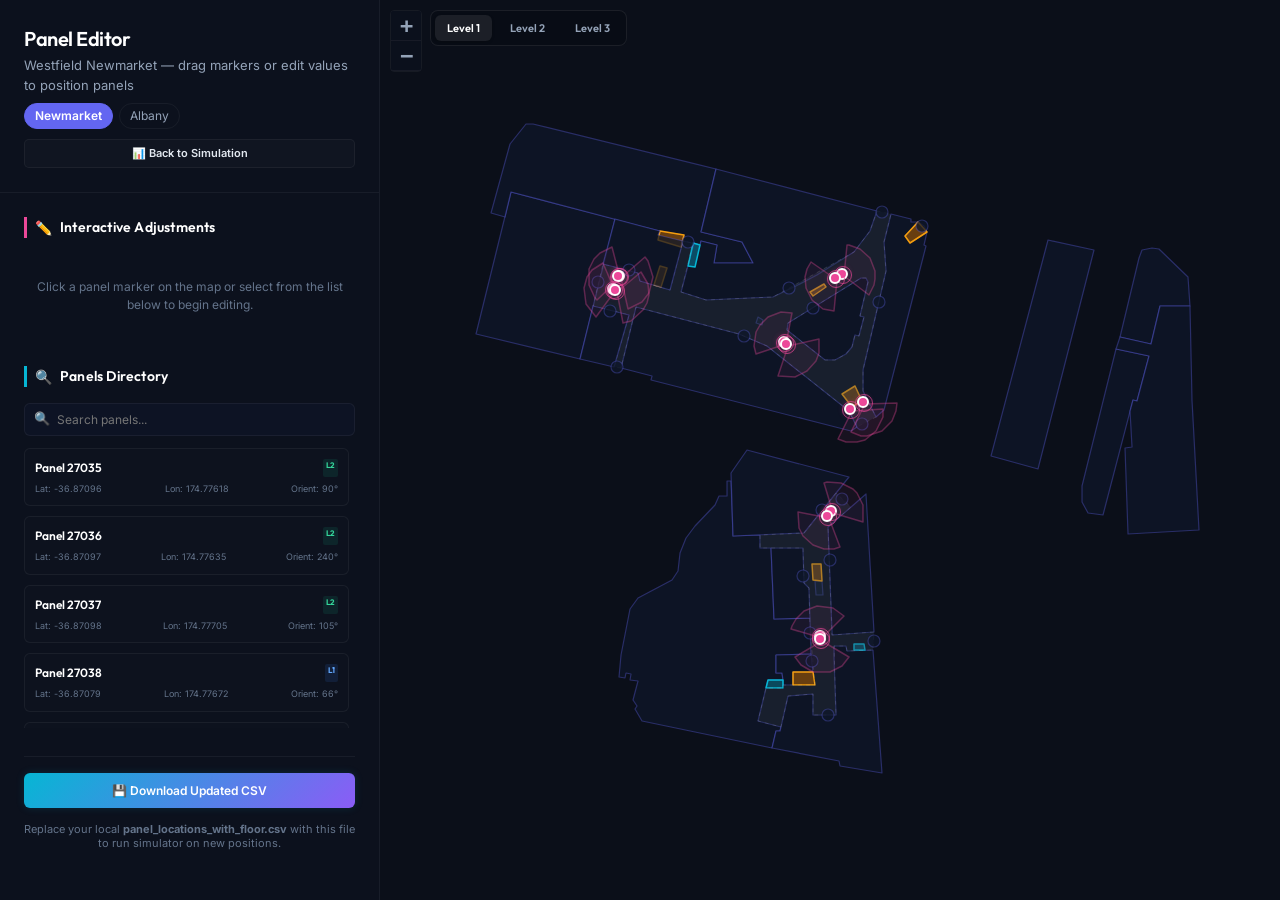
==== commit b602b8cf: "Make the in-browser simulation mall-aware. index.html/app.js were the last Newmarket-only surface: h" ====
--- a/panel_editor.html
+++ b/panel_editor.html
@@ -112,6 +112,8 @@
 
     <!-- Leaflet JS -->
     <script src="leaflet.js"></script>
+    <!-- Shared mall resolution (reads malls.json) -->
+    <script src="mall_config.js"></script>
     <!-- Editor Logic script -->
     <script src="panel_editor.js"></script>
 </body>
